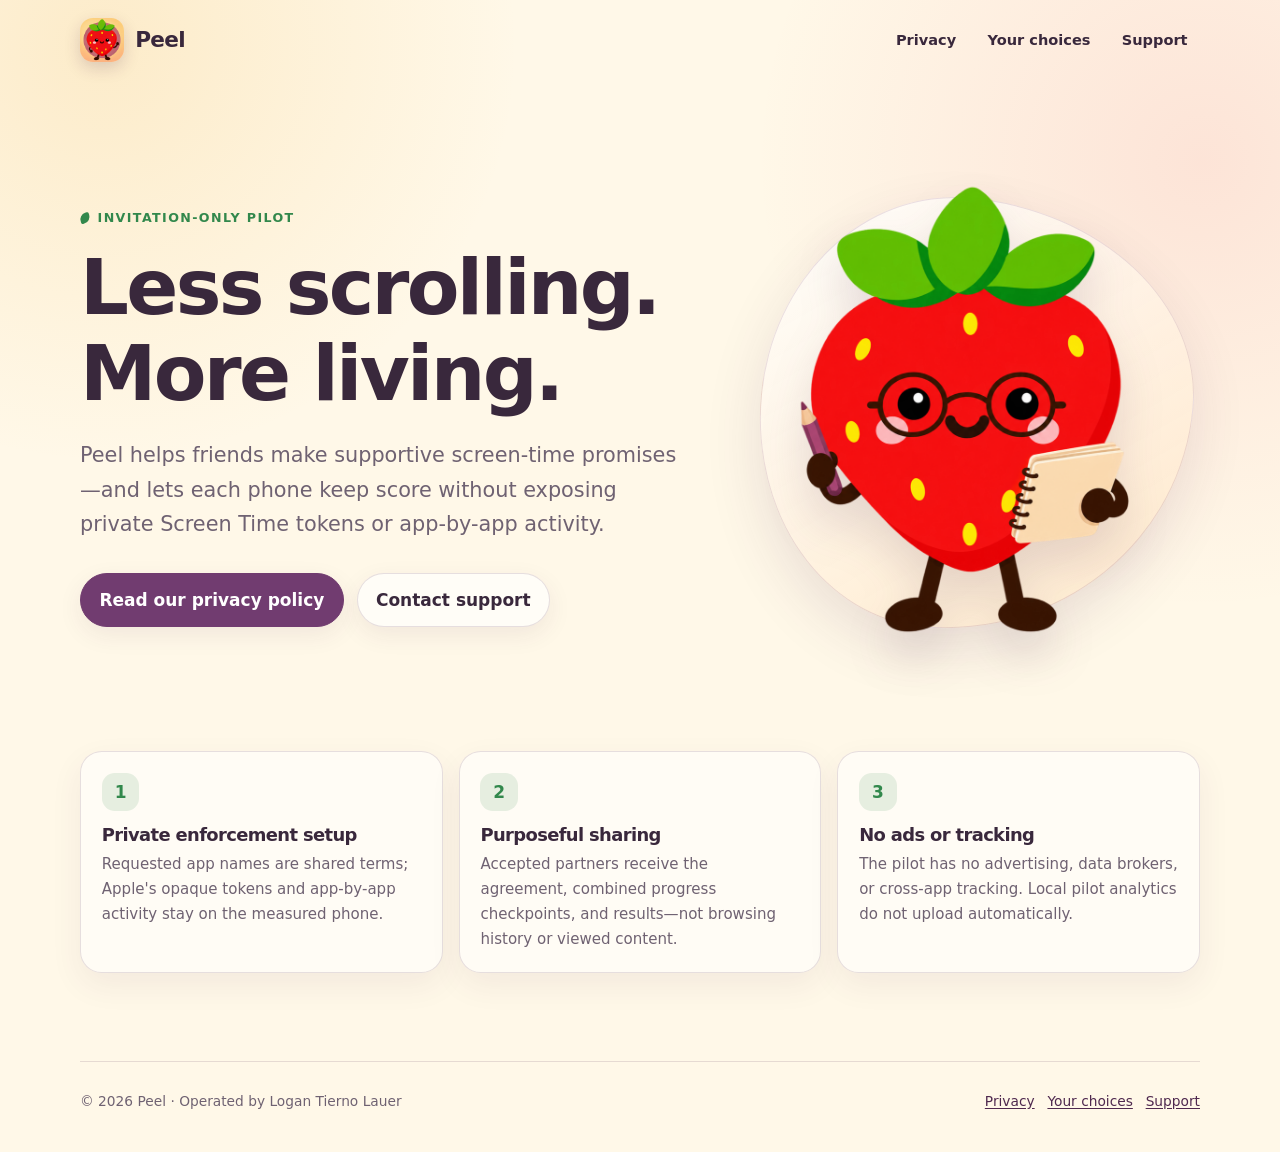
==== index.html @ 7a27fb35 "Publish Peel privacy and support site" ====
<!doctype html>
<html lang="en">
<head>
  <meta charset="utf-8">
  <meta name="viewport" content="width=device-width, initial-scale=1">
  <meta name="description" content="Peel helps friends make private, supportive screen-time promises together.">
  <meta name="referrer" content="no-referrer">
  <meta name="theme-color" content="#fff8e8">
  <meta property="og:title" content="Peel — Less scrolling. More living.">
  <meta property="og:description" content="Friendly accountability for more intentional screen time.">
  <meta property="og:image" content="https://ltiernol.github.io/peel-app-site/assets/peel-app-icon.png">
  <meta property="og:type" content="website">
  <link rel="canonical" href="https://ltiernol.github.io/peel-app-site/">
  <link rel="icon" href="assets/peel-app-icon.png" type="image/png">
  <link rel="stylesheet" href="assets/styles.css">
  <title>Peel — Less scrolling. More living.</title>
</head>
<body>
  <a class="skip-link" href="#main">Skip to content</a>
  <header class="site-header">
    <a class="brand" href="./" aria-label="Peel home"><img src="assets/peel-app-icon.png" alt=""><span>Peel</span></a>
    <nav class="site-nav" aria-label="Main navigation">
      <a href="privacy/">Privacy</a>
      <a href="privacy-choices/">Your choices</a>
      <a href="support/">Support</a>
    </nav>
  </header>

  <main id="main">
    <section class="hero">
      <div class="hero-copy">
        <p class="eyebrow">Invitation-only pilot</p>
        <h1>Less scrolling.<br>More living.</h1>
        <p class="lead">Peel helps friends make supportive screen-time promises—and lets each phone keep score without exposing private Screen Time tokens or app-by-app activity.</p>
        <div class="actions">
          <a class="button primary" href="privacy/">Read our privacy policy</a>
          <a class="button" href="mailto:peel.support@gmail.com?subject=Peel%20support">Contact support</a>
        </div>
      </div>
      <div class="character-wrap">
        <img class="character" src="assets/peel-support-desk.png" alt="A smiling strawberry character wearing round glasses, holding a notebook and pencil">
      </div>
    </section>

    <section class="trust-grid" aria-label="Peel privacy principles">
      <article class="card"><div class="icon" aria-hidden="true">1</div><h2>Private enforcement setup</h2><p>Requested app names are shared terms; Apple's opaque tokens and app-by-app activity stay on the measured phone.</p></article>
      <article class="card"><div class="icon" aria-hidden="true">2</div><h2>Purposeful sharing</h2><p>Accepted partners receive the agreement, combined progress checkpoints, and results—not browsing history or viewed content.</p></article>
      <article class="card"><div class="icon" aria-hidden="true">3</div><h2>No ads or tracking</h2><p>The pilot has no advertising, data brokers, or cross-app tracking. Local pilot analytics do not upload automatically.</p></article>
    </section>
  </main>

  <footer class="site-footer"><p>© 2026 Peel · Operated by Logan Tierno Lauer</p><nav aria-label="Footer navigation"><a href="privacy/">Privacy</a><a href="privacy-choices/">Your choices</a><a href="support/">Support</a></nav></footer>
</body>
</html>
---- assets/styles.css ----
:root {
  --cream: #fff8e8;
  --paper: #fffdf7;
  --ink: #39283c;
  --muted: #6f6272;
  --plum: #713c70;
  --plum-dark: #4f294f;
  --berry: #ed5c66;
  --leaf: #32884c;
  --sun: #f2b94f;
  --line: rgba(79, 41, 79, 0.14);
  --shadow: 0 22px 55px rgba(79, 41, 79, 0.12);
  color-scheme: light;
  font-family: ui-rounded, "SF Pro Rounded", "Avenir Next", Avenir, system-ui, -apple-system, BlinkMacSystemFont, "Segoe UI", sans-serif;
}

* { box-sizing: border-box; }

html { scroll-behavior: smooth; }

body {
  margin: 0;
  color: var(--ink);
  background:
    radial-gradient(circle at 8% 4%, rgba(242, 185, 79, 0.2), transparent 26rem),
    radial-gradient(circle at 94% 14%, rgba(237, 92, 102, 0.13), transparent 28rem),
    var(--cream);
  font-size: 17px;
  line-height: 1.65;
}

a { color: var(--plum-dark); text-underline-offset: 0.18em; }
a:hover { color: var(--berry); }

a:focus-visible,
button:focus-visible {
  outline: 4px solid rgba(50, 136, 76, 0.32);
  outline-offset: 4px;
  border-radius: 0.35rem;
}

.skip-link {
  position: fixed;
  top: 0.75rem;
  left: 0.75rem;
  z-index: 20;
  padding: 0.7rem 1rem;
  border-radius: 999px;
  background: var(--ink);
  color: white;
  transform: translateY(-160%);
}

.skip-link:focus { transform: translateY(0); }

.site-header {
  width: min(1120px, calc(100% - 2rem));
  margin: 0 auto;
  padding: 1.1rem 0;
  display: flex;
  align-items: center;
  justify-content: space-between;
  gap: 1rem;
}

.brand {
  display: inline-flex;
  align-items: center;
  gap: 0.7rem;
  color: var(--ink);
  font-size: 1.35rem;
  font-weight: 850;
  text-decoration: none;
  letter-spacing: -0.03em;
}

.brand img {
  width: 44px;
  height: 44px;
  border-radius: 13px;
  box-shadow: 0 6px 16px rgba(79, 41, 79, 0.18);
}

.site-nav {
  display: flex;
  align-items: center;
  flex-wrap: wrap;
  justify-content: flex-end;
  gap: 0.4rem;
}

.site-nav a {
  padding: 0.55rem 0.78rem;
  border-radius: 999px;
  color: var(--ink);
  font-size: 0.91rem;
  font-weight: 720;
  text-decoration: none;
}

.site-nav a:hover,
.site-nav a[aria-current="page"] {
  background: rgba(113, 60, 112, 0.1);
  color: var(--plum-dark);
}

main {
  width: min(1120px, calc(100% - 2rem));
  margin: 0 auto;
}

.hero {
  min-height: 68vh;
  display: grid;
  grid-template-columns: minmax(0, 1.15fr) minmax(280px, 0.85fr);
  align-items: center;
  gap: clamp(2rem, 5vw, 4.5rem);
  padding: clamp(3rem, 8vw, 7rem) 0;
}

.eyebrow {
  display: inline-flex;
  align-items: center;
  gap: 0.45rem;
  margin: 0 0 1rem;
  color: var(--leaf);
  font-size: 0.79rem;
  font-weight: 850;
  letter-spacing: 0.11em;
  text-transform: uppercase;
}

.eyebrow::before {
  width: 0.65rem;
  height: 0.65rem;
  border-radius: 65% 15% 65% 15%;
  background: var(--leaf);
  content: "";
  transform: rotate(-18deg);
}

h1, h2, h3 { line-height: 1.12; letter-spacing: -0.035em; }

h1 {
  max-width: 760px;
  margin: 0;
  font-size: clamp(3rem, 6vw, 5rem);
}

.document h1 { font-size: clamp(2.6rem, 7vw, 4.8rem); }

h2 {
  margin: 2.8rem 0 0.8rem;
  font-size: clamp(1.55rem, 3vw, 2.15rem);
}

h3 { margin: 1.8rem 0 0.5rem; font-size: 1.16rem; }

.lead {
  max-width: 650px;
  margin: 1.35rem 0 0;
  color: var(--muted);
  font-size: clamp(1.08rem, 2vw, 1.3rem);
}

.actions {
  display: flex;
  flex-wrap: wrap;
  gap: 0.8rem;
  margin-top: 2rem;
}

.button {
  display: inline-flex;
  align-items: center;
  justify-content: center;
  min-height: 48px;
  padding: 0.75rem 1.15rem;
  border: 1px solid var(--line);
  border-radius: 999px;
  background: var(--paper);
  color: var(--ink);
  font-weight: 800;
  text-decoration: none;
  box-shadow: 0 8px 24px rgba(79, 41, 79, 0.08);
}

.button.primary { border-color: var(--plum); background: var(--plum); color: white; }
.button:hover { transform: translateY(-2px); color: var(--plum-dark); }
.button.primary:hover { background: var(--plum-dark); color: white; }

.character-wrap {
  position: relative;
  display: grid;
  place-items: center;
  isolation: isolate;
}

.character-wrap::before {
  position: absolute;
  z-index: -1;
  width: min(100%, 430px);
  aspect-ratio: 1;
  border: 1px solid rgba(113, 60, 112, 0.14);
  border-radius: 44% 56% 58% 42% / 50% 44% 56% 50%;
  background: linear-gradient(145deg, rgba(255, 255, 255, 0.85), rgba(255, 228, 194, 0.75));
  box-shadow: var(--shadow);
  content: "";
  transform: rotate(5deg);
}

.character {
  width: min(100%, 445px);
  height: auto;
  filter: drop-shadow(0 24px 22px rgba(79, 41, 79, 0.14));
  animation: desk-float 5s ease-in-out infinite;
}

@keyframes desk-float {
  0%, 100% { transform: translateY(0) rotate(-1deg); }
  50% { transform: translateY(-10px) rotate(1deg); }
}

.trust-grid {
  display: grid;
  grid-template-columns: repeat(3, minmax(0, 1fr));
  gap: 1rem;
  padding: 0 0 5.5rem;
}

.card,
.callout {
  border: 1px solid var(--line);
  border-radius: 1.35rem;
  background: rgba(255, 253, 247, 0.86);
  box-shadow: 0 12px 32px rgba(79, 41, 79, 0.07);
}

.card { padding: 1.3rem; }

.card .icon {
  width: 2.35rem;
  height: 2.35rem;
  display: grid;
  place-items: center;
  margin-bottom: 0.9rem;
  border-radius: 0.8rem;
  background: rgba(50, 136, 76, 0.12);
  color: var(--leaf);
  font-weight: 900;
}

.card h2, .card h3 { margin: 0 0 0.45rem; font-size: 1.12rem; }
.card p { margin: 0; color: var(--muted); font-size: 0.94rem; }

.document { max-width: 850px; padding: clamp(3rem, 7vw, 6rem) 0; }

.document-meta {
  display: flex;
  flex-wrap: wrap;
  gap: 0.55rem 1.25rem;
  margin: 1.25rem 0 2.6rem;
  color: var(--muted);
  font-size: 0.93rem;
}

.document section { scroll-margin-top: 2rem; }
.document p, .document li { color: #514753; }
.document ul, .document ol { padding-left: 1.35rem; }
.document li + li { margin-top: 0.48rem; }

.callout {
  margin: 2rem 0;
  padding: 1.25rem 1.35rem;
  border-left: 5px solid var(--leaf);
}

.callout strong { color: var(--ink); }

.contact-card {
  display: grid;
  grid-template-columns: auto 1fr;
  gap: 1.15rem;
  align-items: center;
  margin: 2rem 0;
  padding: 1.35rem;
  border-radius: 1.35rem;
  background: var(--plum-dark);
  color: white;
  box-shadow: var(--shadow);
}

.contact-card img { width: 95px; height: auto; }
.contact-card p { margin: 0.18rem 0; color: rgba(255, 255, 255, 0.8); }
.contact-card a { color: white; font-weight: 800; }

.steps { padding: 0; list-style: none; counter-reset: steps; }

.steps li {
  position: relative;
  min-height: 3rem;
  padding: 0.55rem 0 0.8rem 3.7rem;
  counter-increment: steps;
}

.steps li::before {
  position: absolute;
  top: 0.3rem;
  left: 0;
  width: 2.65rem;
  height: 2.65rem;
  display: grid;
  place-items: center;
  border-radius: 50%;
  background: rgba(237, 92, 102, 0.13);
  color: var(--plum-dark);
  content: counter(steps);
  font-weight: 900;
}

.site-footer {
  width: min(1120px, calc(100% - 2rem));
  margin: 0 auto;
  padding: 1.7rem 0 2.5rem;
  display: flex;
  justify-content: space-between;
  gap: 1rem;
  border-top: 1px solid var(--line);
  color: var(--muted);
  font-size: 0.86rem;
}

.site-footer p { margin: 0; }
.site-footer nav { display: flex; flex-wrap: wrap; gap: 0.8rem; }

@media (max-width: 760px) {
  body { font-size: 16px; }
  .site-header { align-items: flex-start; flex-direction: column; }
  .site-nav { justify-content: flex-start; }
  .hero { min-height: auto; grid-template-columns: 1fr; padding-top: 3.2rem; }
  .hero-copy { order: 1; }
  .character-wrap { order: 2; }
  .character { width: min(84vw, 390px); }
  .trust-grid { grid-template-columns: 1fr; }
  .site-footer { flex-direction: column; }
}

@media (prefers-reduced-motion: reduce) {
  html { scroll-behavior: auto; }
  *, *::before, *::after {
    animation-duration: 0.01ms !important;
    animation-iteration-count: 1 !important;
    transition-duration: 0.01ms !important;
  }
}
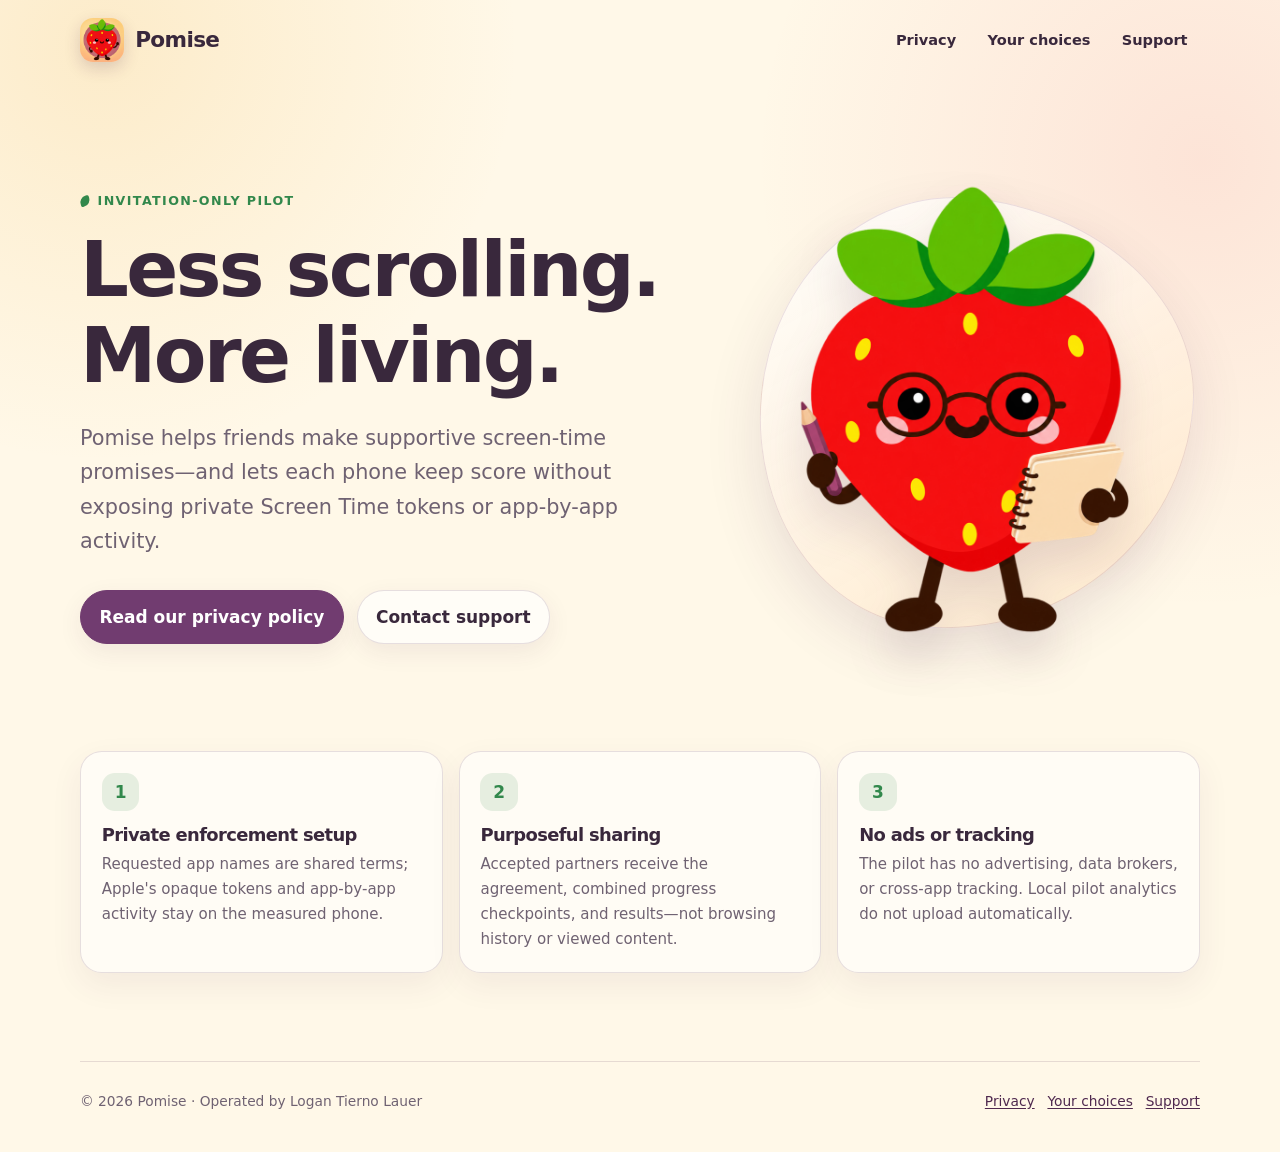
==== commit b1ea594b: "Migrate public site to Pomise" ====
--- a/index.html
+++ b/index.html
@@ -3,22 +3,22 @@
 <head>
   <meta charset="utf-8">
   <meta name="viewport" content="width=device-width, initial-scale=1">
-  <meta name="description" content="Peel helps friends make private, supportive screen-time promises together.">
+  <meta name="description" content="Pomise helps friends make private, supportive screen-time promises together.">
   <meta name="referrer" content="no-referrer">
   <meta name="theme-color" content="#fff8e8">
-  <meta property="og:title" content="Peel — Less scrolling. More living.">
+  <meta property="og:title" content="Pomise — Less scrolling. More living.">
   <meta property="og:description" content="Friendly accountability for more intentional screen time.">
-  <meta property="og:image" content="https://ltiernol.github.io/peel-app-site/assets/peel-app-icon.png">
+  <meta property="og:image" content="https://ltiernol.github.io/pomise-app-site/assets/pomise-app-icon.png">
   <meta property="og:type" content="website">
-  <link rel="canonical" href="https://ltiernol.github.io/peel-app-site/">
-  <link rel="icon" href="assets/peel-app-icon.png" type="image/png">
+  <link rel="canonical" href="https://ltiernol.github.io/pomise-app-site/">
+  <link rel="icon" href="assets/pomise-app-icon.png" type="image/png">
   <link rel="stylesheet" href="assets/styles.css">
-  <title>Peel — Less scrolling. More living.</title>
+  <title>Pomise — Less scrolling. More living.</title>
 </head>
 <body>
   <a class="skip-link" href="#main">Skip to content</a>
   <header class="site-header">
-    <a class="brand" href="./" aria-label="Peel home"><img src="assets/peel-app-icon.png" alt=""><span>Peel</span></a>
+    <a class="brand" href="./" aria-label="Pomise home"><img src="assets/pomise-app-icon.png" alt=""><span>Pomise</span></a>
     <nav class="site-nav" aria-label="Main navigation">
       <a href="privacy/">Privacy</a>
       <a href="privacy-choices/">Your choices</a>
@@ -31,24 +31,24 @@
       <div class="hero-copy">
         <p class="eyebrow">Invitation-only pilot</p>
         <h1>Less scrolling.<br>More living.</h1>
-        <p class="lead">Peel helps friends make supportive screen-time promises—and lets each phone keep score without exposing private Screen Time tokens or app-by-app activity.</p>
+        <p class="lead">Pomise helps friends make supportive screen-time promises—and lets each phone keep score without exposing private Screen Time tokens or app-by-app activity.</p>
         <div class="actions">
           <a class="button primary" href="privacy/">Read our privacy policy</a>
-          <a class="button" href="mailto:peel.support@gmail.com?subject=Peel%20support">Contact support</a>
+          <a class="button" href="mailto:peel.support@gmail.com?subject=Pomise%20support">Contact support</a>
         </div>
       </div>
       <div class="character-wrap">
-        <img class="character" src="assets/peel-support-desk.png" alt="A smiling strawberry character wearing round glasses, holding a notebook and pencil">
+        <img class="character" src="assets/pomise-support-desk.png" alt="A smiling strawberry character wearing round glasses, holding a notebook and pencil">
       </div>
     </section>
 
-    <section class="trust-grid" aria-label="Peel privacy principles">
+    <section class="trust-grid" aria-label="Pomise privacy principles">
       <article class="card"><div class="icon" aria-hidden="true">1</div><h2>Private enforcement setup</h2><p>Requested app names are shared terms; Apple's opaque tokens and app-by-app activity stay on the measured phone.</p></article>
       <article class="card"><div class="icon" aria-hidden="true">2</div><h2>Purposeful sharing</h2><p>Accepted partners receive the agreement, combined progress checkpoints, and results—not browsing history or viewed content.</p></article>
       <article class="card"><div class="icon" aria-hidden="true">3</div><h2>No ads or tracking</h2><p>The pilot has no advertising, data brokers, or cross-app tracking. Local pilot analytics do not upload automatically.</p></article>
     </section>
   </main>
 
-  <footer class="site-footer"><p>© 2026 Peel · Operated by Logan Tierno Lauer</p><nav aria-label="Footer navigation"><a href="privacy/">Privacy</a><a href="privacy-choices/">Your choices</a><a href="support/">Support</a></nav></footer>
+  <footer class="site-footer"><p>© 2026 Pomise · Operated by Logan Tierno Lauer</p><nav aria-label="Footer navigation"><a href="privacy/">Privacy</a><a href="privacy-choices/">Your choices</a><a href="support/">Support</a></nav></footer>
 </body>
 </html>
